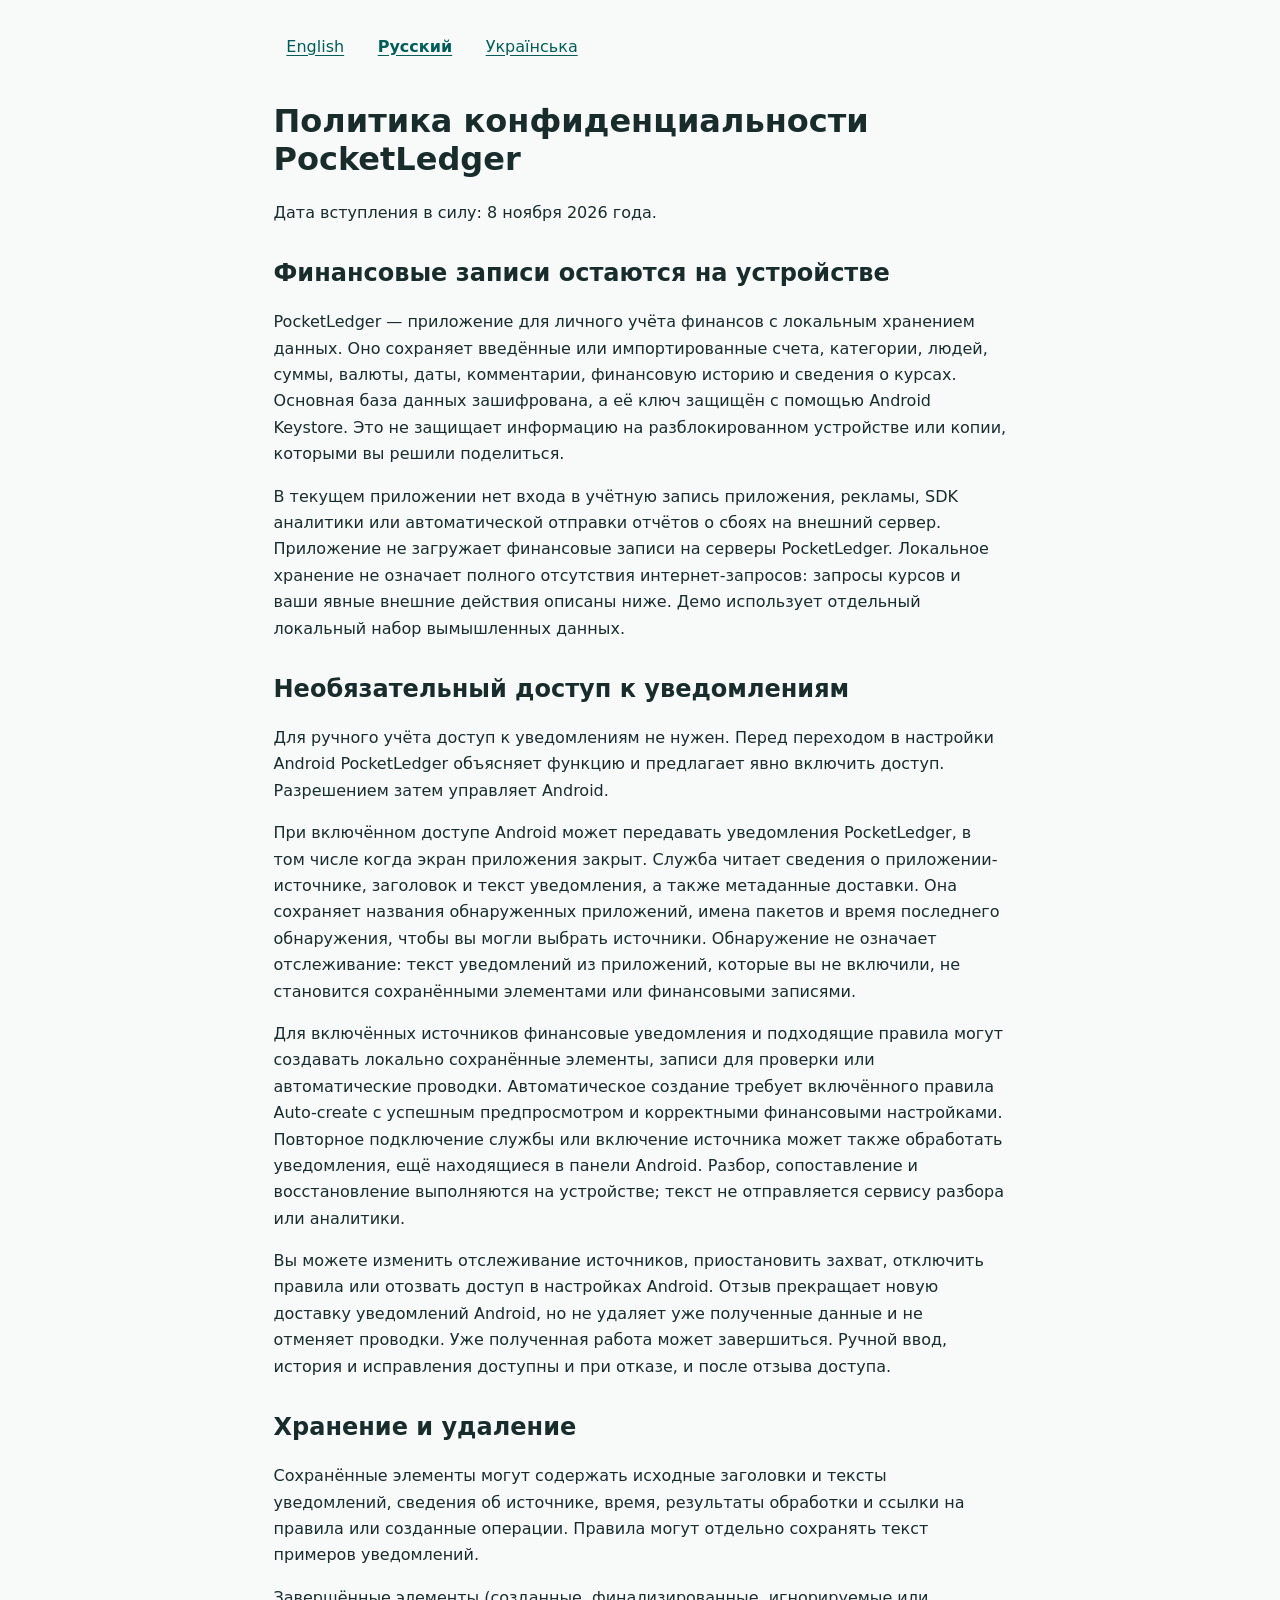
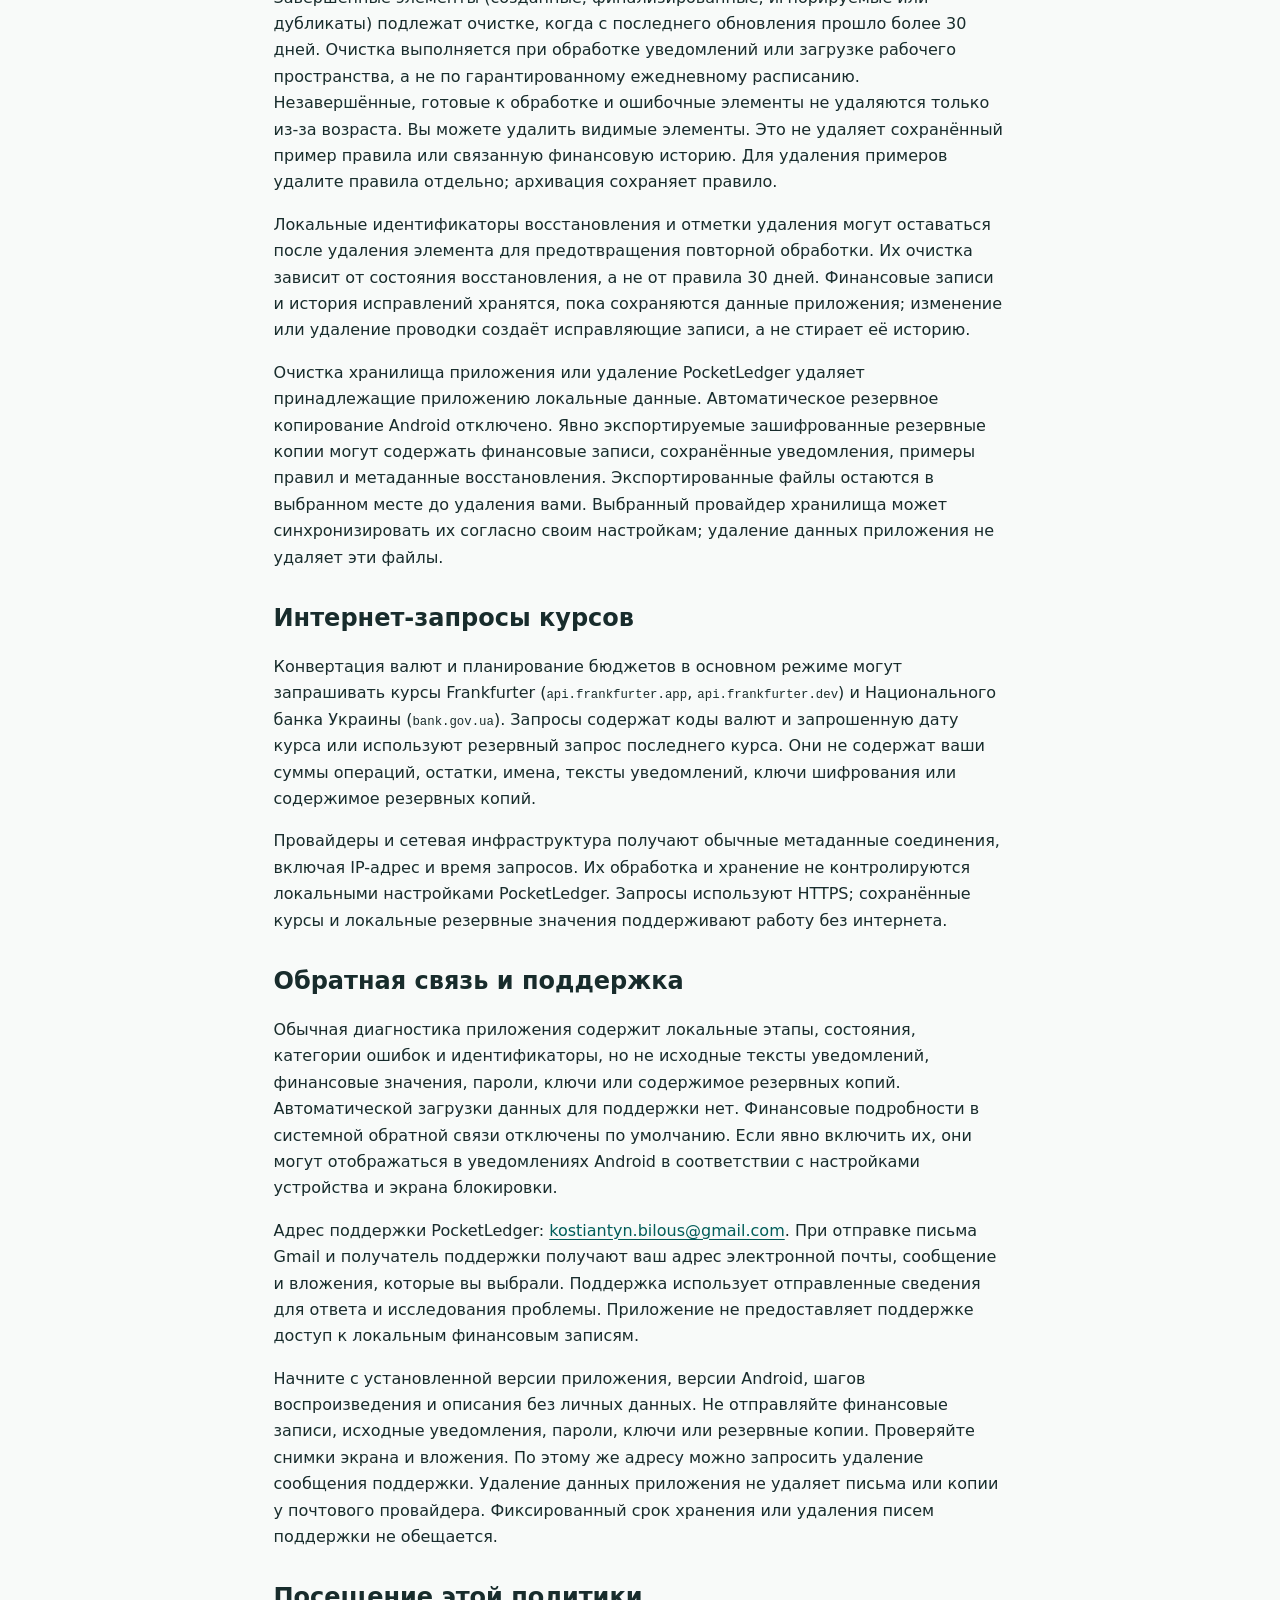
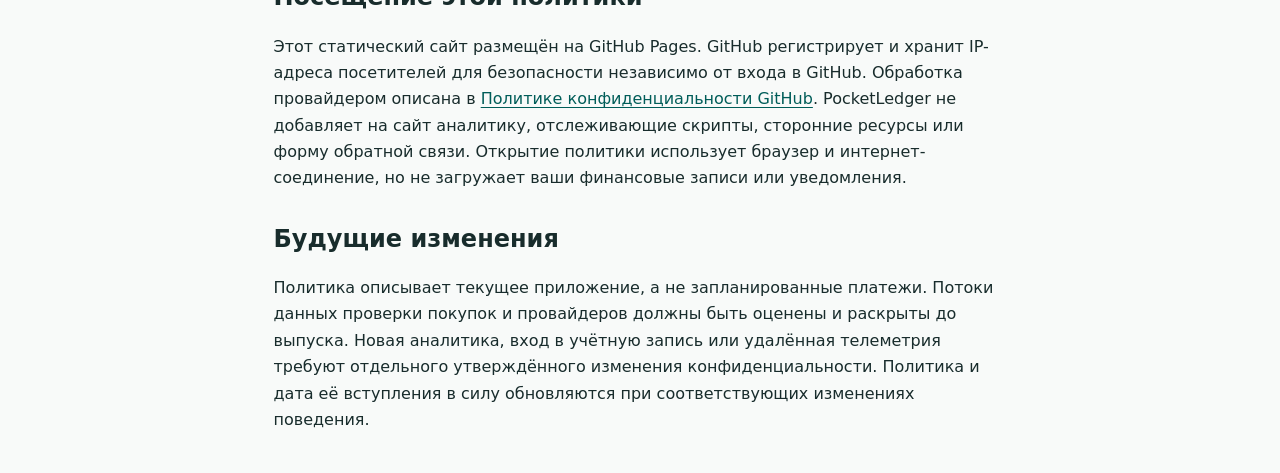
==== ru/index.html @ be1507d6 "docs(privacy): publish current PocketLedger policy in three languages Co-authored-by: Copilot <22355" ====
<!doctype html>
<html lang="ru"><head><meta charset="utf-8"><meta name="viewport" content="width=device-width, initial-scale=1"><title>Политика конфиденциальности PocketLedger</title><link rel="stylesheet" href="../style.css"></head><body><a class="skip" href="#policy">Перейти к политике</a><nav aria-label="Языки политики"><a href="../index.html" lang="en" hreflang="en">English</a> <a href="../ru/index.html" lang="ru" hreflang="ru" aria-current="page">Русский</a> <a href="../uk/index.html" lang="uk" hreflang="uk">Українська</a></nav><main id="policy"><h1>Политика конфиденциальности PocketLedger</h1><p>Дата вступления в силу: 8 ноября 2026 года.</p><h2>Финансовые записи остаются на устройстве</h2><p>PocketLedger — приложение для личного учёта финансов с локальным хранением данных. Оно сохраняет введённые или импортированные счета, категории, людей, суммы, валюты, даты, комментарии, финансовую историю и сведения о курсах. Основная база данных зашифрована, а её ключ защищён с помощью Android Keystore. Это не защищает информацию на разблокированном устройстве или копии, которыми вы решили поделиться.</p><p>В текущем приложении нет входа в учётную запись приложения, рекламы, SDK аналитики или автоматической отправки отчётов о сбоях на внешний сервер. Приложение не загружает финансовые записи на серверы PocketLedger. Локальное хранение не означает полного отсутствия интернет-запросов: запросы курсов и ваши явные внешние действия описаны ниже. Демо использует отдельный локальный набор вымышленных данных.</p><h2>Необязательный доступ к уведомлениям</h2><p>Для ручного учёта доступ к уведомлениям не нужен. Перед переходом в настройки Android PocketLedger объясняет функцию и предлагает явно включить доступ. Разрешением затем управляет Android.</p><p>При включённом доступе Android может передавать уведомления PocketLedger, в том числе когда экран приложения закрыт. Служба читает сведения о приложении-источнике, заголовок и текст уведомления, а также метаданные доставки. Она сохраняет названия обнаруженных приложений, имена пакетов и время последнего обнаружения, чтобы вы могли выбрать источники. Обнаружение не означает отслеживание: текст уведомлений из приложений, которые вы не включили, не становится сохранёнными элементами или финансовыми записями.</p><p>Для включённых источников финансовые уведомления и подходящие правила могут создавать локально сохранённые элементы, записи для проверки или автоматические проводки. Автоматическое создание требует включённого правила Auto-create с успешным предпросмотром и корректными финансовыми настройками. Повторное подключение службы или включение источника может также обработать уведомления, ещё находящиеся в панели Android. Разбор, сопоставление и восстановление выполняются на устройстве; текст не отправляется сервису разбора или аналитики.</p><p>Вы можете изменить отслеживание источников, приостановить захват, отключить правила или отозвать доступ в настройках Android. Отзыв прекращает новую доставку уведомлений Android, но не удаляет уже полученные данные и не отменяет проводки. Уже полученная работа может завершиться. Ручной ввод, история и исправления доступны и при отказе, и после отзыва доступа.</p><h2>Хранение и удаление</h2><p>Сохранённые элементы могут содержать исходные заголовки и тексты уведомлений, сведения об источнике, время, результаты обработки и ссылки на правила или созданные операции. Правила могут отдельно сохранять текст примеров уведомлений.</p><p>Завершённые элементы (созданные, финализированные, игнорируемые или дубликаты) подлежат очистке, когда с последнего обновления прошло более 30 дней. Очистка выполняется при обработке уведомлений или загрузке рабочего пространства, а не по гарантированному ежедневному расписанию. Незавершённые, готовые к обработке и ошибочные элементы не удаляются только из-за возраста. Вы можете удалить видимые элементы. Это не удаляет сохранённый пример правила или связанную финансовую историю. Для удаления примеров удалите правила отдельно; архивация сохраняет правило.</p><p>Локальные идентификаторы восстановления и отметки удаления могут оставаться после удаления элемента для предотвращения повторной обработки. Их очистка зависит от состояния восстановления, а не от правила 30 дней. Финансовые записи и история исправлений хранятся, пока сохраняются данные приложения; изменение или удаление проводки создаёт исправляющие записи, а не стирает её историю.</p><p>Очистка хранилища приложения или удаление PocketLedger удаляет принадлежащие приложению локальные данные. Автоматическое резервное копирование Android отключено. Явно экспортируемые зашифрованные резервные копии могут содержать финансовые записи, сохранённые уведомления, примеры правил и метаданные восстановления. Экспортированные файлы остаются в выбранном месте до удаления вами. Выбранный провайдер хранилища может синхронизировать их согласно своим настройкам; удаление данных приложения не удаляет эти файлы.</p><h2>Интернет-запросы курсов</h2><p>Конвертация валют и планирование бюджетов в основном режиме могут запрашивать курсы Frankfurter (<code>api.frankfurter.app</code>, <code>api.frankfurter.dev</code>) и Национального банка Украины (<code>bank.gov.ua</code>). Запросы содержат коды валют и запрошенную дату курса или используют резервный запрос последнего курса. Они не содержат ваши суммы операций, остатки, имена, тексты уведомлений, ключи шифрования или содержимое резервных копий.</p><p>Провайдеры и сетевая инфраструктура получают обычные метаданные соединения, включая IP-адрес и время запросов. Их обработка и хранение не контролируются локальными настройками PocketLedger. Запросы используют HTTPS; сохранённые курсы и локальные резервные значения поддерживают работу без интернета.</p><h2>Обратная связь и поддержка</h2><p>Обычная диагностика приложения содержит локальные этапы, состояния, категории ошибок и идентификаторы, но не исходные тексты уведомлений, финансовые значения, пароли, ключи или содержимое резервных копий. Автоматической загрузки данных для поддержки нет. Финансовые подробности в системной обратной связи отключены по умолчанию. Если явно включить их, они могут отображаться в уведомлениях Android в соответствии с настройками устройства и экрана блокировки.</p><p>Адрес поддержки PocketLedger: <a href="mailto:kostiantyn.bilous@gmail.com">kostiantyn.bilous@gmail.com</a>. При отправке письма Gmail и получатель поддержки получают ваш адрес электронной почты, сообщение и вложения, которые вы выбрали. Поддержка использует отправленные сведения для ответа и исследования проблемы. Приложение не предоставляет поддержке доступ к локальным финансовым записям.</p><p>Начните с установленной версии приложения, версии Android, шагов воспроизведения и описания без личных данных. Не отправляйте финансовые записи, исходные уведомления, пароли, ключи или резервные копии. Проверяйте снимки экрана и вложения. По этому же адресу можно запросить удаление сообщения поддержки. Удаление данных приложения не удаляет письма или копии у почтового провайдера. Фиксированный срок хранения или удаления писем поддержки не обещается.</p><h2>Посещение этой политики</h2><p>Этот статический сайт размещён на GitHub Pages. GitHub регистрирует и хранит IP-адреса посетителей для безопасности независимо от входа в GitHub. Обработка провайдером описана в <a href="https://docs.github.com/en/site-policy/privacy-policies/github-general-privacy-statement">Политике конфиденциальности GitHub</a>. PocketLedger не добавляет на сайт аналитику, отслеживающие скрипты, сторонние ресурсы или форму обратной связи. Открытие политики использует браузер и интернет-соединение, но не загружает ваши финансовые записи или уведомления.</p><h2>Будущие изменения</h2><p>Политика описывает текущее приложение, а не запланированные платежи. Потоки данных проверки покупок и провайдеров должны быть оценены и раскрыты до выпуска. Новая аналитика, вход в учётную запись или удалённая телеметрия требуют отдельного утверждённого изменения конфиденциальности. Политика и дата её вступления в силу обновляются при соответствующих изменениях поведения.</p></main></body></html>
---- style.css ----
html{color-scheme:light dark;font-family:system-ui,sans-serif;line-height:1.65}
body{max-width:72ch;margin:0 auto;padding:1.5rem;background:#f8faf9;color:#182c2c}
nav{display:flex;flex-wrap:wrap;gap:.5rem;margin-bottom:2rem}
nav a{padding:.6rem .8rem}a{color:#005d59;text-underline-offset:.18em}
nav [aria-current]{font-weight:700}h1{line-height:1.2;font-size:2rem}
h2{line-height:1.3;margin-top:2rem}p,code,a{overflow-wrap:anywhere}
code{font-size:.95em}a:focus-visible{outline:3px solid currentColor;outline-offset:4px}
.skip{position:absolute;left:-10000px}.skip:focus{position:static}
@media(prefers-color-scheme:dark){body{background:#142323;color:#edf4f2}a{color:#91e3d1}}
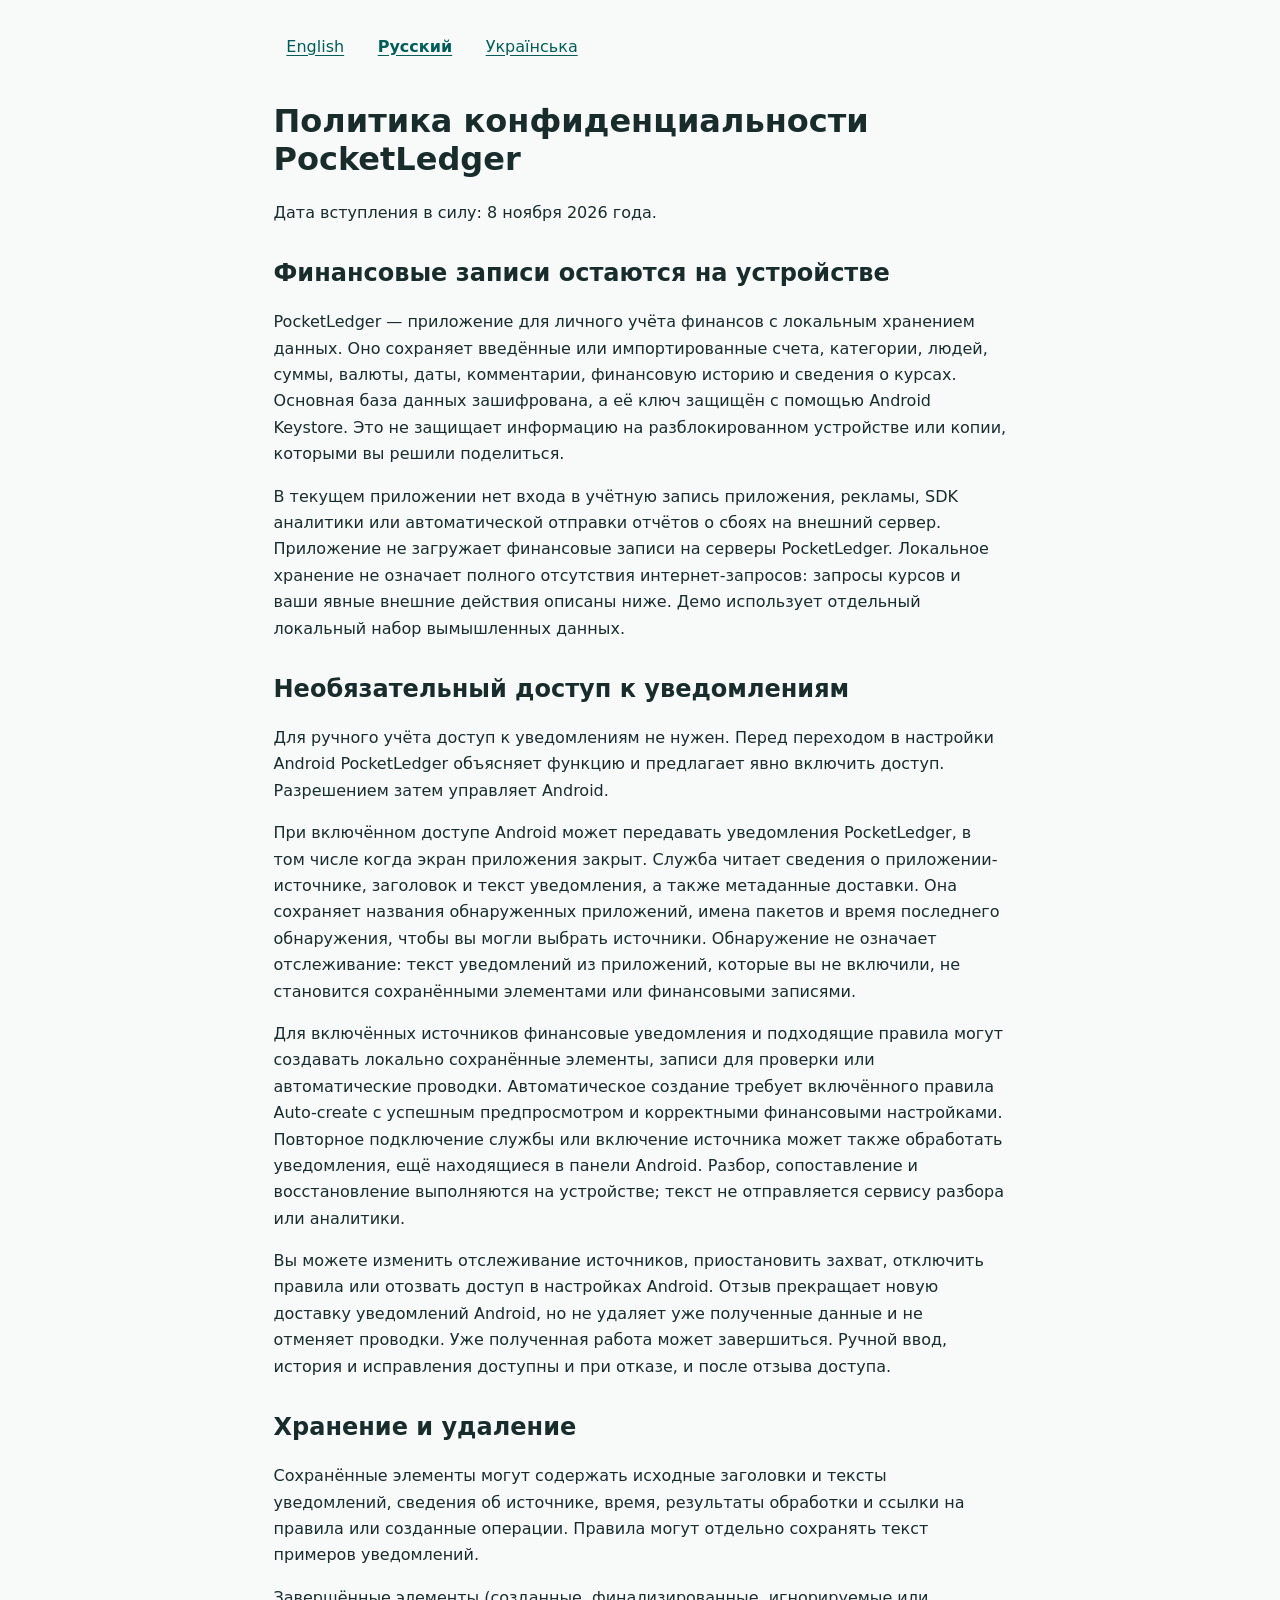
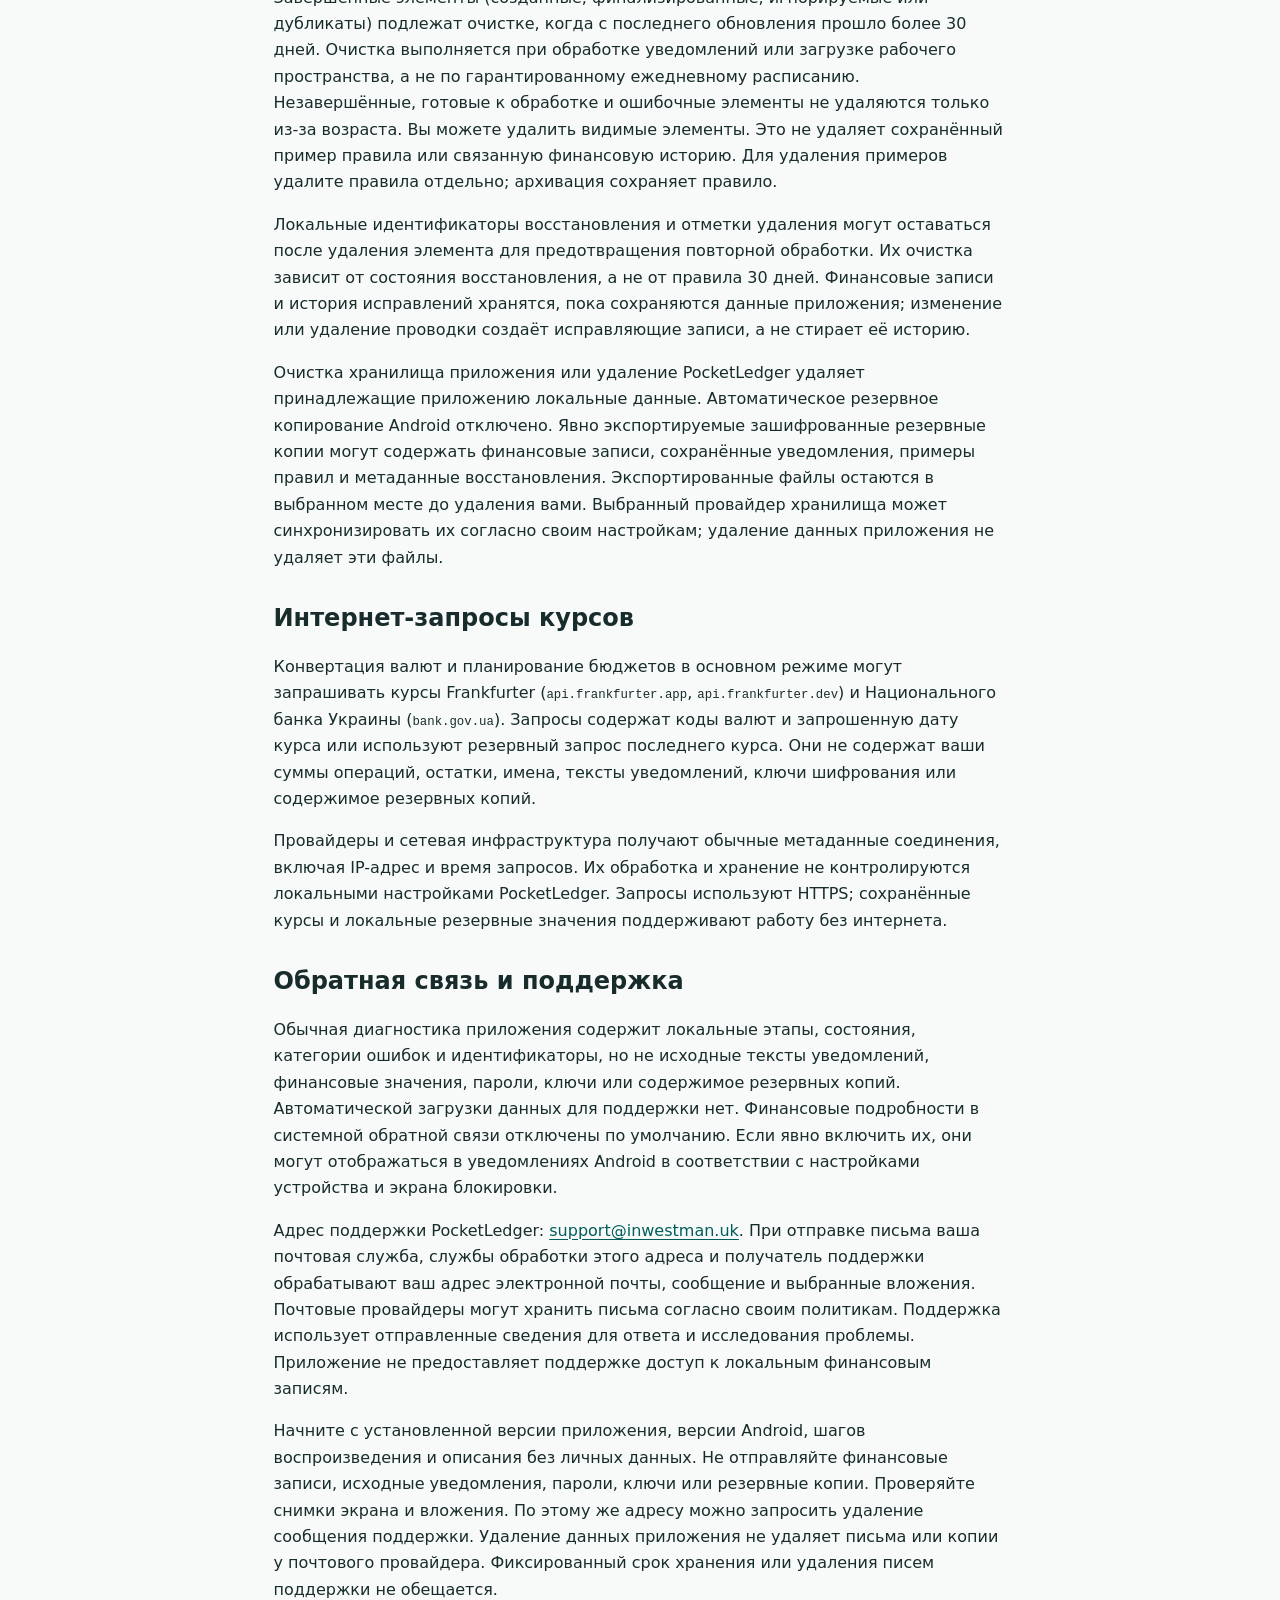
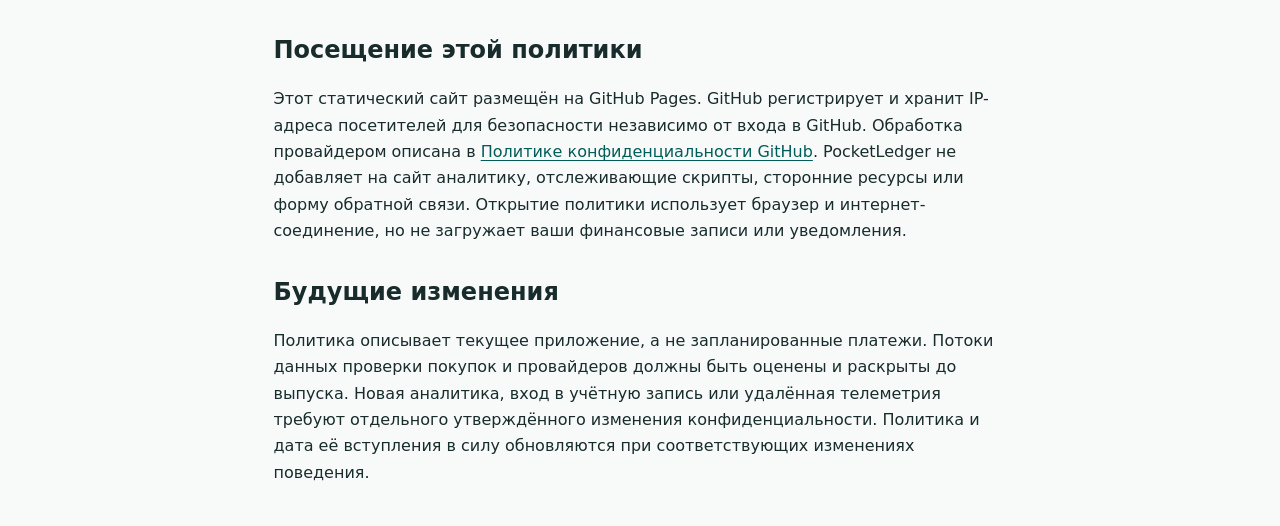
==== commit 602edd66: "docs(privacy): update approved support contact and compact readability Do not expose forwarding deta" ====
--- a/ru/index.html
+++ b/ru/index.html
@@ -1,2 +1,2 @@
 <!doctype html>
-<html lang="ru"><head><meta charset="utf-8"><meta name="viewport" content="width=device-width, initial-scale=1"><title>Политика конфиденциальности PocketLedger</title><link rel="stylesheet" href="../style.css"></head><body><a class="skip" href="#policy">Перейти к политике</a><nav aria-label="Языки политики"><a href="../index.html" lang="en" hreflang="en">English</a> <a href="../ru/index.html" lang="ru" hreflang="ru" aria-current="page">Русский</a> <a href="../uk/index.html" lang="uk" hreflang="uk">Українська</a></nav><main id="policy"><h1>Политика конфиденциальности PocketLedger</h1><p>Дата вступления в силу: 8 ноября 2026 года.</p><h2>Финансовые записи остаются на устройстве</h2><p>PocketLedger — приложение для личного учёта финансов с локальным хранением данных. Оно сохраняет введённые или импортированные счета, категории, людей, суммы, валюты, даты, комментарии, финансовую историю и сведения о курсах. Основная база данных зашифрована, а её ключ защищён с помощью Android Keystore. Это не защищает информацию на разблокированном устройстве или копии, которыми вы решили поделиться.</p><p>В текущем приложении нет входа в учётную запись приложения, рекламы, SDK аналитики или автоматической отправки отчётов о сбоях на внешний сервер. Приложение не загружает финансовые записи на серверы PocketLedger. Локальное хранение не означает полного отсутствия интернет-запросов: запросы курсов и ваши явные внешние действия описаны ниже. Демо использует отдельный локальный набор вымышленных данных.</p><h2>Необязательный доступ к уведомлениям</h2><p>Для ручного учёта доступ к уведомлениям не нужен. Перед переходом в настройки Android PocketLedger объясняет функцию и предлагает явно включить доступ. Разрешением затем управляет Android.</p><p>При включённом доступе Android может передавать уведомления PocketLedger, в том числе когда экран приложения закрыт. Служба читает сведения о приложении-источнике, заголовок и текст уведомления, а также метаданные доставки. Она сохраняет названия обнаруженных приложений, имена пакетов и время последнего обнаружения, чтобы вы могли выбрать источники. Обнаружение не означает отслеживание: текст уведомлений из приложений, которые вы не включили, не становится сохранёнными элементами или финансовыми записями.</p><p>Для включённых источников финансовые уведомления и подходящие правила могут создавать локально сохранённые элементы, записи для проверки или автоматические проводки. Автоматическое создание требует включённого правила Auto-create с успешным предпросмотром и корректными финансовыми настройками. Повторное подключение службы или включение источника может также обработать уведомления, ещё находящиеся в панели Android. Разбор, сопоставление и восстановление выполняются на устройстве; текст не отправляется сервису разбора или аналитики.</p><p>Вы можете изменить отслеживание источников, приостановить захват, отключить правила или отозвать доступ в настройках Android. Отзыв прекращает новую доставку уведомлений Android, но не удаляет уже полученные данные и не отменяет проводки. Уже полученная работа может завершиться. Ручной ввод, история и исправления доступны и при отказе, и после отзыва доступа.</p><h2>Хранение и удаление</h2><p>Сохранённые элементы могут содержать исходные заголовки и тексты уведомлений, сведения об источнике, время, результаты обработки и ссылки на правила или созданные операции. Правила могут отдельно сохранять текст примеров уведомлений.</p><p>Завершённые элементы (созданные, финализированные, игнорируемые или дубликаты) подлежат очистке, когда с последнего обновления прошло более 30 дней. Очистка выполняется при обработке уведомлений или загрузке рабочего пространства, а не по гарантированному ежедневному расписанию. Незавершённые, готовые к обработке и ошибочные элементы не удаляются только из-за возраста. Вы можете удалить видимые элементы. Это не удаляет сохранённый пример правила или связанную финансовую историю. Для удаления примеров удалите правила отдельно; архивация сохраняет правило.</p><p>Локальные идентификаторы восстановления и отметки удаления могут оставаться после удаления элемента для предотвращения повторной обработки. Их очистка зависит от состояния восстановления, а не от правила 30 дней. Финансовые записи и история исправлений хранятся, пока сохраняются данные приложения; изменение или удаление проводки создаёт исправляющие записи, а не стирает её историю.</p><p>Очистка хранилища приложения или удаление PocketLedger удаляет принадлежащие приложению локальные данные. Автоматическое резервное копирование Android отключено. Явно экспортируемые зашифрованные резервные копии могут содержать финансовые записи, сохранённые уведомления, примеры правил и метаданные восстановления. Экспортированные файлы остаются в выбранном месте до удаления вами. Выбранный провайдер хранилища может синхронизировать их согласно своим настройкам; удаление данных приложения не удаляет эти файлы.</p><h2>Интернет-запросы курсов</h2><p>Конвертация валют и планирование бюджетов в основном режиме могут запрашивать курсы Frankfurter (<code>api.frankfurter.app</code>, <code>api.frankfurter.dev</code>) и Национального банка Украины (<code>bank.gov.ua</code>). Запросы содержат коды валют и запрошенную дату курса или используют резервный запрос последнего курса. Они не содержат ваши суммы операций, остатки, имена, тексты уведомлений, ключи шифрования или содержимое резервных копий.</p><p>Провайдеры и сетевая инфраструктура получают обычные метаданные соединения, включая IP-адрес и время запросов. Их обработка и хранение не контролируются локальными настройками PocketLedger. Запросы используют HTTPS; сохранённые курсы и локальные резервные значения поддерживают работу без интернета.</p><h2>Обратная связь и поддержка</h2><p>Обычная диагностика приложения содержит локальные этапы, состояния, категории ошибок и идентификаторы, но не исходные тексты уведомлений, финансовые значения, пароли, ключи или содержимое резервных копий. Автоматической загрузки данных для поддержки нет. Финансовые подробности в системной обратной связи отключены по умолчанию. Если явно включить их, они могут отображаться в уведомлениях Android в соответствии с настройками устройства и экрана блокировки.</p><p>Адрес поддержки PocketLedger: <a href="mailto:kostiantyn.bilous@gmail.com">kostiantyn.bilous@gmail.com</a>. При отправке письма Gmail и получатель поддержки получают ваш адрес электронной почты, сообщение и вложения, которые вы выбрали. Поддержка использует отправленные сведения для ответа и исследования проблемы. Приложение не предоставляет поддержке доступ к локальным финансовым записям.</p><p>Начните с установленной версии приложения, версии Android, шагов воспроизведения и описания без личных данных. Не отправляйте финансовые записи, исходные уведомления, пароли, ключи или резервные копии. Проверяйте снимки экрана и вложения. По этому же адресу можно запросить удаление сообщения поддержки. Удаление данных приложения не удаляет письма или копии у почтового провайдера. Фиксированный срок хранения или удаления писем поддержки не обещается.</p><h2>Посещение этой политики</h2><p>Этот статический сайт размещён на GitHub Pages. GitHub регистрирует и хранит IP-адреса посетителей для безопасности независимо от входа в GitHub. Обработка провайдером описана в <a href="https://docs.github.com/en/site-policy/privacy-policies/github-general-privacy-statement">Политике конфиденциальности GitHub</a>. PocketLedger не добавляет на сайт аналитику, отслеживающие скрипты, сторонние ресурсы или форму обратной связи. Открытие политики использует браузер и интернет-соединение, но не загружает ваши финансовые записи или уведомления.</p><h2>Будущие изменения</h2><p>Политика описывает текущее приложение, а не запланированные платежи. Потоки данных проверки покупок и провайдеров должны быть оценены и раскрыты до выпуска. Новая аналитика, вход в учётную запись или удалённая телеметрия требуют отдельного утверждённого изменения конфиденциальности. Политика и дата её вступления в силу обновляются при соответствующих изменениях поведения.</p></main></body></html>
+<html lang="ru"><head><meta charset="utf-8"><meta name="viewport" content="width=device-width, initial-scale=1"><title>Политика конфиденциальности PocketLedger</title><link rel="stylesheet" href="../style.css"></head><body><a class="skip" href="#policy">Перейти к политике</a><nav aria-label="Языки политики"><a href="../index.html" lang="en" hreflang="en">English</a> <a href="../ru/index.html" lang="ru" hreflang="ru" aria-current="page">Русский</a> <a href="../uk/index.html" lang="uk" hreflang="uk">Українська</a></nav><main id="policy"><h1>Политика конфиденциальности PocketLedger</h1><p>Дата вступления в силу: 8 ноября 2026 года.</p><h2>Финансовые записи остаются на устройстве</h2><p>PocketLedger — приложение для личного учёта финансов с локальным хранением данных. Оно сохраняет введённые или импортированные счета, категории, людей, суммы, валюты, даты, комментарии, финансовую историю и сведения о курсах. Основная база данных зашифрована, а её ключ защищён с помощью Android Keystore. Это не защищает информацию на разблокированном устройстве или копии, которыми вы решили поделиться.</p><p>В текущем приложении нет входа в учётную запись приложения, рекламы, SDK аналитики или автоматической отправки отчётов о сбоях на внешний сервер. Приложение не загружает финансовые записи на серверы PocketLedger. Локальное хранение не означает полного отсутствия интернет-запросов: запросы курсов и ваши явные внешние действия описаны ниже. Демо использует отдельный локальный набор вымышленных данных.</p><h2>Необязательный доступ к уведомлениям</h2><p>Для ручного учёта доступ к уведомлениям не нужен. Перед переходом в настройки Android PocketLedger объясняет функцию и предлагает явно включить доступ. Разрешением затем управляет Android.</p><p>При включённом доступе Android может передавать уведомления PocketLedger, в том числе когда экран приложения закрыт. Служба читает сведения о приложении-источнике, заголовок и текст уведомления, а также метаданные доставки. Она сохраняет названия обнаруженных приложений, имена пакетов и время последнего обнаружения, чтобы вы могли выбрать источники. Обнаружение не означает отслеживание: текст уведомлений из приложений, которые вы не включили, не становится сохранёнными элементами или финансовыми записями.</p><p>Для включённых источников финансовые уведомления и подходящие правила могут создавать локально сохранённые элементы, записи для проверки или автоматические проводки. Автоматическое создание требует включённого правила Auto-create с успешным предпросмотром и корректными финансовыми настройками. Повторное подключение службы или включение источника может также обработать уведомления, ещё находящиеся в панели Android. Разбор, сопоставление и восстановление выполняются на устройстве; текст не отправляется сервису разбора или аналитики.</p><p>Вы можете изменить отслеживание источников, приостановить захват, отключить правила или отозвать доступ в настройках Android. Отзыв прекращает новую доставку уведомлений Android, но не удаляет уже полученные данные и не отменяет проводки. Уже полученная работа может завершиться. Ручной ввод, история и исправления доступны и при отказе, и после отзыва доступа.</p><h2>Хранение и удаление</h2><p>Сохранённые элементы могут содержать исходные заголовки и тексты уведомлений, сведения об источнике, время, результаты обработки и ссылки на правила или созданные операции. Правила могут отдельно сохранять текст примеров уведомлений.</p><p>Завершённые элементы (созданные, финализированные, игнорируемые или дубликаты) подлежат очистке, когда с последнего обновления прошло более 30 дней. Очистка выполняется при обработке уведомлений или загрузке рабочего пространства, а не по гарантированному ежедневному расписанию. Незавершённые, готовые к обработке и ошибочные элементы не удаляются только из-за возраста. Вы можете удалить видимые элементы. Это не удаляет сохранённый пример правила или связанную финансовую историю. Для удаления примеров удалите правила отдельно; архивация сохраняет правило.</p><p>Локальные идентификаторы восстановления и отметки удаления могут оставаться после удаления элемента для предотвращения повторной обработки. Их очистка зависит от состояния восстановления, а не от правила 30 дней. Финансовые записи и история исправлений хранятся, пока сохраняются данные приложения; изменение или удаление проводки создаёт исправляющие записи, а не стирает её историю.</p><p>Очистка хранилища приложения или удаление PocketLedger удаляет принадлежащие приложению локальные данные. Автоматическое резервное копирование Android отключено. Явно экспортируемые зашифрованные резервные копии могут содержать финансовые записи, сохранённые уведомления, примеры правил и метаданные восстановления. Экспортированные файлы остаются в выбранном месте до удаления вами. Выбранный провайдер хранилища может синхронизировать их согласно своим настройкам; удаление данных приложения не удаляет эти файлы.</p><h2>Интернет-запросы курсов</h2><p>Конвертация валют и планирование бюджетов в основном режиме могут запрашивать курсы Frankfurter (<code>api.frankfurter.app</code>, <code>api.frankfurter.dev</code>) и Национального банка Украины (<code>bank.gov.ua</code>). Запросы содержат коды валют и запрошенную дату курса или используют резервный запрос последнего курса. Они не содержат ваши суммы операций, остатки, имена, тексты уведомлений, ключи шифрования или содержимое резервных копий.</p><p>Провайдеры и сетевая инфраструктура получают обычные метаданные соединения, включая IP-адрес и время запросов. Их обработка и хранение не контролируются локальными настройками PocketLedger. Запросы используют HTTPS; сохранённые курсы и локальные резервные значения поддерживают работу без интернета.</p><h2>Обратная связь и поддержка</h2><p>Обычная диагностика приложения содержит локальные этапы, состояния, категории ошибок и идентификаторы, но не исходные тексты уведомлений, финансовые значения, пароли, ключи или содержимое резервных копий. Автоматической загрузки данных для поддержки нет. Финансовые подробности в системной обратной связи отключены по умолчанию. Если явно включить их, они могут отображаться в уведомлениях Android в соответствии с настройками устройства и экрана блокировки.</p><p>Адрес поддержки PocketLedger: <a href="mailto:support@inwestman.uk">support@inwestman.uk</a>. При отправке письма ваша почтовая служба, службы обработки этого адреса и получатель поддержки обрабатывают ваш адрес электронной почты, сообщение и выбранные вложения. Почтовые провайдеры могут хранить письма согласно своим политикам. Поддержка использует отправленные сведения для ответа и исследования проблемы. Приложение не предоставляет поддержке доступ к локальным финансовым записям.</p><p>Начните с установленной версии приложения, версии Android, шагов воспроизведения и описания без личных данных. Не отправляйте финансовые записи, исходные уведомления, пароли, ключи или резервные копии. Проверяйте снимки экрана и вложения. По этому же адресу можно запросить удаление сообщения поддержки. Удаление данных приложения не удаляет письма или копии у почтового провайдера. Фиксированный срок хранения или удаления писем поддержки не обещается.</p><h2>Посещение этой политики</h2><p>Этот статический сайт размещён на GitHub Pages. GitHub регистрирует и хранит IP-адреса посетителей для безопасности независимо от входа в GitHub. Обработка провайдером описана в <a href="https://docs.github.com/en/site-policy/privacy-policies/github-general-privacy-statement">Политике конфиденциальности GitHub</a>. PocketLedger не добавляет на сайт аналитику, отслеживающие скрипты, сторонние ресурсы или форму обратной связи. Открытие политики использует браузер и интернет-соединение, но не загружает ваши финансовые записи или уведомления.</p><h2>Будущие изменения</h2><p>Политика описывает текущее приложение, а не запланированные платежи. Потоки данных проверки покупок и провайдеров должны быть оценены и раскрыты до выпуска. Новая аналитика, вход в учётную запись или удалённая телеметрия требуют отдельного утверждённого изменения конфиденциальности. Политика и дата её вступления в силу обновляются при соответствующих изменениях поведения.</p></main></body></html>
--- a/style.css
+++ b/style.css
@@ -3,7 +3,7 @@
 nav{display:flex;flex-wrap:wrap;gap:.5rem;margin-bottom:2rem}
 nav a{padding:.6rem .8rem}a{color:#005d59;text-underline-offset:.18em}
 nav [aria-current]{font-weight:700}h1{line-height:1.2;font-size:2rem}
-h2{line-height:1.3;margin-top:2rem}p,code,a{overflow-wrap:anywhere}
+h2{line-height:1.3;margin-top:2rem}h1,h2,p,code,a{overflow-wrap:anywhere}
 code{font-size:.95em}a:focus-visible{outline:3px solid currentColor;outline-offset:4px}
 .skip{position:absolute;left:-10000px}.skip:focus{position:static}
 @media(prefers-color-scheme:dark){body{background:#142323;color:#edf4f2}a{color:#91e3d1}}
